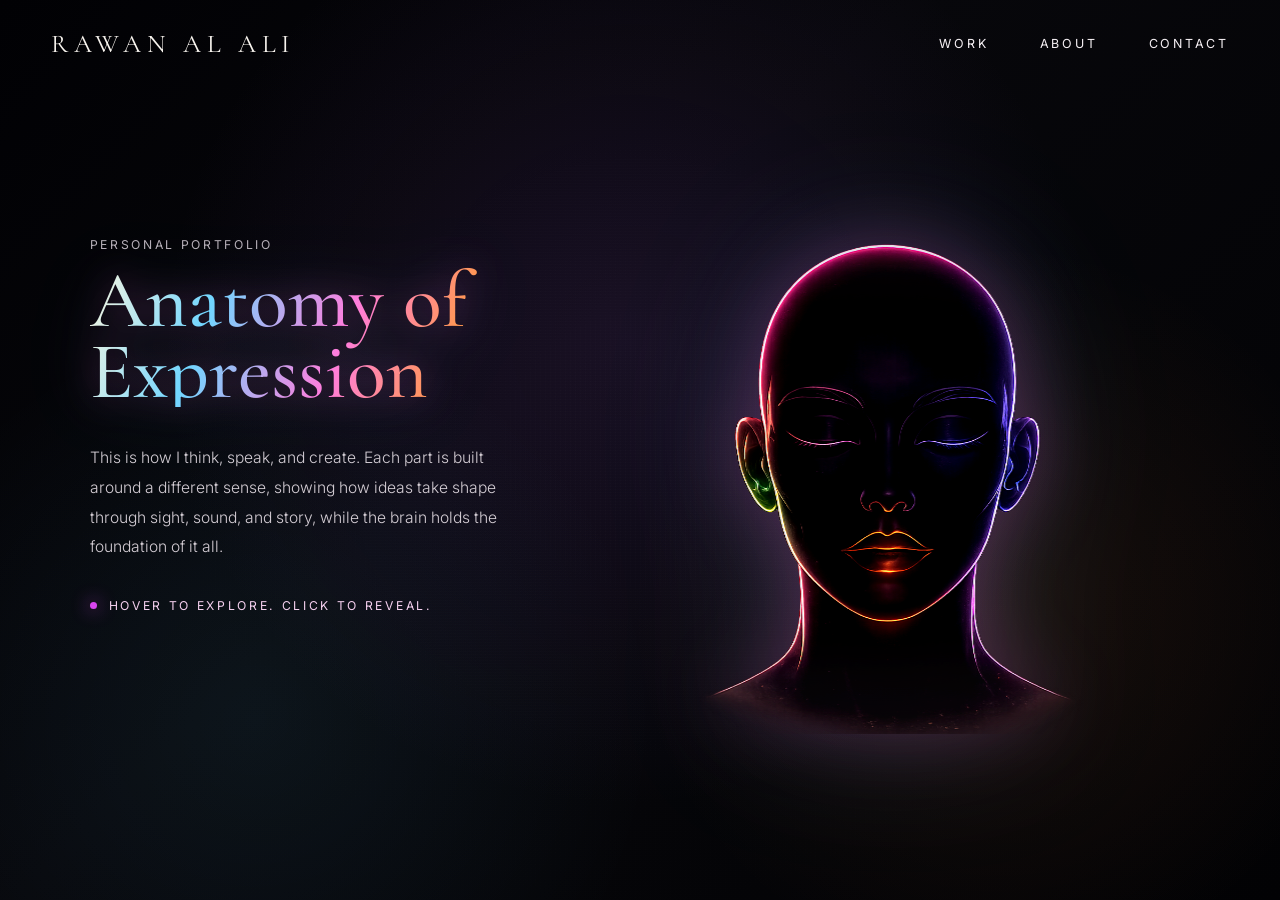
==== index.html @ 4d4d00a5 "Add files via upload" ====
<!DOCTYPE html>
<html lang="en">
  <head>
    <meta charset="UTF-8" />
    <meta name="viewport" content="width=device-width, initial-scale=1.0" />
    <title>Anatomy of Expression | Rawan</title>
    <link rel="preconnect" href="https://fonts.googleapis.com" />
    <link rel="preconnect" href="https://fonts.gstatic.com" crossorigin />
    <link
      href="https://fonts.googleapis.com/css2?family=Cormorant+Garamond:wght@400;500;600&family=Inter:wght@300;400;500;600&display=swap"
      rel="stylesheet"
    />
    <link rel="stylesheet" href="style.css" />
  </head>
  <body>
    <div class="grain" aria-hidden="true"></div>

    <!-- Main navigation for the portfolio pages. -->
    <header class="site-header">
      <a class="brand" href="index.html#home" aria-label="Rawan Al Ali home">Rawan Al Ali</a>
      <nav class="main-nav" aria-label="Main navigation">
        <a href="index.html#work">Work</a>
        <a href="about.html">About</a>
        <a href="contact.html">Contact</a>
      </nav>
    </header>

    <main>
      <!-- Main landing section: the intro text sets up the anatomy metaphor. -->
      <section class="hero" id="home" aria-labelledby="page-title">
        <div class="hero-copy">
          <p class="eyebrow">Personal Portfolio</p>
          <h1 id="page-title">Anatomy of Expression</h1>
          <p class="intro">
            This is how I think, speak, and create. Each part is built around a
            different sense, showing how ideas take shape through sight, sound,
            and story, while the brain holds the foundation of it all.
          </p>
          <p class="hint">Hover to explore. Click to reveal.</p>
        </div>

        <!-- Desktop version of the interactive face. -->
        <section class="face-stage" id="work" aria-label="Interactive project anatomy">
          <!-- These dotted lines only show after a feature is clicked. -->
          <svg class="connector-layer" viewBox="0 0 1000 760" aria-hidden="true">
            <path class="connector connector-brain" d="M500 180 C625 112 760 120 875 180" />
            <path class="connector connector-eye" d="M430 332 C610 292 745 300 872 350" />
            <path class="connector connector-ear" d="M642 354 C775 310 840 330 905 424" />
            <path class="connector connector-mouth" d="M520 485 C690 545 760 615 870 645" />
          </svg>

          <div class="face-shell" id="faceShell">
            <img
              class="face-image"
              src="face.svg"
              alt="Abstract glowing face used as the interactive anatomy"
            />
            <!-- The SVG layer sits above the face image and holds all clickable areas. -->
            <svg class="expression-face hotspot-layer" viewBox="0 0 1536 1024" role="group" aria-label="Interactive face hotspots">
              <defs>
                <filter id="softGlow">
                  <feGaussianBlur stdDeviation="3" result="blur" />
                  <feMerge>
                    <feMergeNode in="blur" />
                    <feMergeNode in="SourceGraphic" />
                  </feMerge>
                </filter>
              </defs>

              <g class="feature-button brain-feature" data-feature="brain" role="button" tabindex="0" aria-label="Reveal Project 1, brain">
                <ellipse class="hit-zone" cx="768" cy="245" rx="210" ry="150" />
                <ellipse class="hover-aura brain-aura" cx="768" cy="282" rx="138" ry="92" />
                <g class="hotspot-glow brain-glow">
                  <circle class="feature-halo" cx="768" cy="276" r="78" />
                  <path d="M714 280 C704 254 724 234 750 244 C762 218 800 225 803 252 C834 247 850 280 828 302 C842 329 809 350 783 332 C762 357 725 340 735 309 C713 311 701 297 714 280 Z" />
                  <path d="M745 277 C760 270 770 281 762 295 C782 289 795 299 791 315 M799 264 C785 272 782 285 790 298 M816 293 C804 297 802 306 810 316 M742 314 C758 311 773 318 781 331" />
                </g>
              </g>

              <g class="feature-button eye-feature" data-feature="eye" role="button" tabindex="0" aria-label="Reveal Project 4, eyes">
                <ellipse class="hit-zone" cx="768" cy="452" rx="350" ry="118" />
                <ellipse class="hover-aura eye-aura" cx="660" cy="448" rx="108" ry="40" />
                <ellipse class="hover-aura eye-aura" cx="876" cy="448" rx="108" ry="40" />
                <g class="hotspot-glow eye-glow">
                  <path class="left-eye" d="M575 450 C628 416 699 420 733 459 C675 478 620 474 575 450 Z" />
                  <path class="right-eye" d="M961 450 C908 416 837 420 803 459 C861 478 916 474 961 450 Z" />
                  <path class="eye-lid" d="M590 405 C642 375 706 381 744 414 M946 405 C894 375 830 381 792 414" />
                  <circle class="eye-spark left-spark" cx="660" cy="449" r="8" />
                  <circle class="eye-spark right-spark" cx="876" cy="449" r="8" />
                </g>
              </g>

              <g class="feature-button ear-feature" data-feature="ear" role="button" tabindex="0" aria-label="Reveal Project 3, ears">
                <ellipse class="hit-zone" cx="520" cy="500" rx="95" ry="160" />
                <ellipse class="hit-zone" cx="1016" cy="500" rx="95" ry="160" />
                <circle class="hover-aura ear-aura" cx="505" cy="506" r="62" />
                <circle class="hover-aura ear-aura" cx="1031" cy="506" r="62" />
                <g class="hotspot-glow ear-glow">
                  <circle class="ear-dot" cx="505" cy="506" r="17" />
                  <circle class="ear-dot" cx="1031" cy="506" r="17" />
                  <path class="left-ear-ripple" d="M452 449 C410 478 410 535 452 564" />
                  <path class="left-ear-ripple" d="M414 421 C348 468 348 545 414 592" />
                  <path class="left-ear-ripple faint-ripple" d="M376 391 C286 455 286 558 376 622" />
                  <path class="right-ear-ripple" d="M1084 449 C1126 478 1126 535 1084 564" />
                  <path class="right-ear-ripple" d="M1122 421 C1188 468 1188 545 1122 592" />
                  <path class="right-ear-ripple faint-ripple" d="M1160 391 C1250 455 1250 558 1160 622" />
                </g>
              </g>

              <g class="feature-button mouth-feature" data-feature="mouth" role="button" tabindex="0" aria-label="Reveal Project 2, mouth">
                <ellipse class="hit-zone" cx="782" cy="680" rx="95" ry="56" />
                <ellipse class="hover-aura mouth-aura" cx="782" cy="680" rx="112" ry="72" />
                <g class="hotspot-glow mouth-glow">
                  <ellipse class="speech-mouth" cx="782" cy="680" rx="68" ry="23" />
                  <path class="upper-lip" d="M709 679 C739 657 764 657 782 674 C800 657 825 657 855 679" />
                  <path class="lower-lip" d="M714 685 C752 705 812 705 850 685" />
                  <path class="mouth-seam" d="M725 680 C758 676 806 676 839 680" />
                  <circle class="voice-dot" cx="782" cy="680" r="13" />
                  <path class="voice-wave" d="M662 722 C730 741 834 741 902 722" />
                  <path class="voice-wave" d="M630 746 C716 773 848 773 934 746" />
                </g>
              </g>
            </svg>
          </div>

          <!-- This one popup gets reused for every project through JavaScript. -->
          <article class="project-popup" id="projectPopup" aria-live="polite" hidden>
            <button class="close-popup" type="button" aria-label="Close project panel">x</button>
            <div class="feature-icon popup-mark" id="popupMark" aria-hidden="true"></div>
            <p class="popup-kicker" id="popupKicker"></p>
            <h2 id="popupTitle"></h2>
            <p id="popupDescription"></p>
            <a class="project-link" id="popupLink" href="https://rawan-alali.github.io/Project-1-comms-lab-2026/" target="_blank" rel="noreferrer">View Project</a>
          </article>
        </section>

        <!-- Mobile version: cards are easier to tap than tiny face features. -->
        <section class="mobile-work" aria-label="Projects">
          <article class="mobile-card brain-card">
            <div class="feature-icon brain-icon" aria-hidden="true">
              <svg viewBox="0 0 48 48"><path d="M18 30c-5 0-8-3-8-7 0-3 2-5 5-6 1-4 5-6 9-4 2-3 8-2 9 2 4 0 7 3 7 7 0 4-3 7-7 7"/><path d="M24 13v22M17 18c4 0 5 3 3 6m11-7c-4 1-5 4-3 7m-12 6c3-3 7-3 10 0m7-2c-2-3-1-6 2-8"/></svg>
            </div>
            <span>Project 1</span>
            <h2>Where It Started</h2>
            <p>My first steps into interactive storytelling. This project represents the beginning of my work with web-based experiences and how I started turning ideas into something users could explore.</p>
            <a href="https://rawan-alali.github.io/Project-1-comms-lab-2026/" target="_blank" rel="noreferrer">View Project 1</a>
          </article>
          <article class="mobile-card eye-card">
            <div class="feature-icon eye-icon" aria-hidden="true">
              <svg viewBox="0 0 48 48"><path d="M7 24s6-9 17-9 17 9 17 9-6 9-17 9S7 24 7 24Z"/><circle cx="24" cy="24" r="5"/></svg>
            </div>
            <span>Project 4</span>
            <h2>Where You See What I See</h2>
            <p>A video-based project focused on visual storytelling, motion, and perspective. This project represents how images, scenes, and movement can shape the way a story is experienced.</p>
            <a href="https://mimisosparkle.github.io/commLab-video-project/" target="_blank" rel="noreferrer">View Project 4</a>
          </article>
          <article class="mobile-card ear-card">
            <div class="feature-icon ear-icon" aria-hidden="true">
              <svg viewBox="0 0 48 48"><path d="M29 35c0-6 7-7 7-16 0-7-5-11-12-11S12 13 12 20"/><path d="M18 20c0-4 3-7 7-7s7 3 7 7c0 7-7 8-7 13 0 4-3 7-7 7-2 0-4-1-5-3"/><path d="M20 21c0-3 2-5 5-5s5 2 5 5"/></svg>
            </div>
            <span>Project 3</span>
            <h2>Where Things Come Alive</h2>
            <p>A sound-focused project that explores how audio can shape atmosphere, emotion, and immersion. This project represents the way sound can make a digital experience feel more alive.</p>
            <a href="https://nadsb26.github.io/commslab-project3/" target="_blank" rel="noreferrer">View Project 3</a>
          </article>
          <article class="mobile-card mouth-card">
            <div class="feature-icon mouth-icon" aria-hidden="true">
              <svg viewBox="0 0 48 48"><path d="M8 24c5-5 10-7 16-2 6-5 11-3 16 2-6 5-26 5-32 0Z"/><path d="M10 24c6 3 22 3 28 0"/></svg>
            </div>
            <span>Project 2</span>
            <h2>Where I Tell Stories</h2>
            <p>An interactive comic project that uses visuals, pacing, and interaction to tell a story. This project represents narrative, voice, and the way stories can unfold through user engagement.</p>
            <a href="https://rawan-alali.github.io/comic-1/" target="_blank" rel="noreferrer">View Project 2</a>
          </article>
        </section>
      </section>
    </main>

    <script src="script.js"></script>
  </body>
</html>
---- style.css ----
/* Main color palette for the four parts of expression. */
:root {
  --bg: #020204;
  --charcoal: #09090e;
  --text: #f8f4ee;
  --muted: #b7b0b8;
  --brain: #d946ef;
  --eye: #3b82f6;
  --ear: #22c55e;
  --mouth: #fb923c;
  --active-color: var(--brain);
}

* {
  box-sizing: border-box;
}

html {
  scroll-behavior: smooth;
}

body {
  min-height: 100vh;
  margin: 0;
  color: var(--text);
  background:
    radial-gradient(circle at 49% 38%, rgba(109, 61, 153, 0.18), transparent 29rem),
    radial-gradient(circle at 78% 68%, rgba(255, 138, 61, 0.09), transparent 23rem),
    radial-gradient(circle at 20% 80%, rgba(85, 200, 255, 0.07), transparent 25rem),
    linear-gradient(135deg, #010104 0%, #07070b 42%, #020204 100%);
  font-family: "Inter", system-ui, sans-serif;
  overflow-x: hidden;
}

a {
  color: inherit;
  text-decoration: none;
}

button {
  font: inherit;
}

/* A subtle texture so the black background does not feel flat. */
.grain {
  position: fixed;
  inset: 0;
  z-index: -1;
  pointer-events: none;
  opacity: 0.42;
  background-image:
    linear-gradient(rgba(255, 255, 255, 0.028) 1px, transparent 1px),
    linear-gradient(90deg, rgba(255, 255, 255, 0.018) 1px, transparent 1px);
  background-size: 3px 3px, 5px 5px;
  mask-image: radial-gradient(circle at center, black 10%, transparent 86%);
}

.site-header {
  position: fixed;
  top: 0;
  left: 0;
  right: 0;
  z-index: 20;
  display: flex;
  align-items: center;
  justify-content: space-between;
  padding: 28px clamp(22px, 4vw, 64px);
  mix-blend-mode: screen;
}

.brand {
  font-family: "Cormorant Garamond", serif;
  font-size: clamp(1.35rem, 2vw, 2rem);
  letter-spacing: 0.22em;
  text-transform: uppercase;
}

.main-nav {
  display: flex;
  gap: clamp(24px, 4vw, 58px);
  color: #f6f0f4;
  font-size: 0.78rem;
  letter-spacing: 0.22em;
  text-transform: uppercase;
}

.main-nav a {
  position: relative;
  padding-block: 8px;
}

.main-nav a::after {
  position: absolute;
  left: 0;
  bottom: 0;
  width: 100%;
  height: 1px;
  content: "";
  background: currentColor;
  transform: scaleX(0);
  transform-origin: left;
  transition: transform 220ms ease;
}

.main-nav a:hover::after,
.main-nav a:focus-visible::after {
  transform: scaleX(1);
}

/* Homepage intro and layout. */
.hero {
  position: relative;
  min-height: 100vh;
  padding: 110px clamp(22px, 4vw, 64px) 48px;
}

.hero-copy {
  position: absolute;
  top: 25vh;
  left: clamp(48px, 7vw, 112px);
  z-index: 12;
  width: min(430px, 34vw);
}

.eyebrow,
.hint,
.popup-kicker,
.mobile-card span {
  color: var(--muted);
  font-size: 0.76rem;
  letter-spacing: 0.22em;
  text-transform: uppercase;
}

h1,
h2 {
  margin: 0;
  font-family: "Cormorant Garamond", serif;
  font-weight: 500;
}

h1 {
  margin-top: 14px;
  font-size: clamp(3.2rem, 6.25vw, 7.1rem);
  line-height: 0.88;
  color: var(--text);
  background:
    linear-gradient(110deg, #fff7df 0%, #71d6ff 28%, #ff7ddd 58%, #ff9a42 84%, #f8f4ee 100%);
  background-clip: text;
  -webkit-background-clip: text;
  -webkit-text-fill-color: transparent;
  text-wrap: balance;
  filter:
    drop-shadow(0 0 18px rgba(255, 91, 215, 0.38))
    drop-shadow(0 0 36px rgba(85, 200, 255, 0.22));
}

.intro {
  margin: 36px 0 0;
  color: #d5ced5;
  font-size: clamp(0.98rem, 1.15vw, 1.22rem);
  font-weight: 300;
  line-height: 1.9;
}

.hint {
  display: inline-flex;
  align-items: center;
  gap: 12px;
  margin-top: 36px;
  color: #f5d0ef;
}

.hint::before {
  width: 7px;
  height: 7px;
  content: "";
  border-radius: 50%;
  background: var(--brain);
  box-shadow: 0 0 18px var(--brain);
}

/* Desktop face interaction area. */
.face-stage {
  position: relative;
  width: min(72vw, 1160px);
  height: min(78vh, 820px);
  min-height: 650px;
  margin-left: auto;
  display: grid;
  place-items: center;
  transform: translateX(clamp(80px, 9vw, 150px));
}

.face-shell {
  position: relative;
  width: min(64vw, 1040px);
  min-width: 720px;
  aspect-ratio: 1536 / 1024;
  filter:
    drop-shadow(0 0 38px rgba(255, 91, 215, 0.24))
    drop-shadow(0 0 70px rgba(85, 200, 255, 0.16));
  transition: filter 420ms ease-in-out, transform 420ms ease-in-out;
}

.face-shell.is-dimmed {
  filter:
    drop-shadow(0 0 24px rgba(255, 91, 215, 0.16))
    drop-shadow(0 0 52px rgba(85, 200, 255, 0.1));
  transform: scale(0.86) translateX(-2vw);
}

.face-image {
  position: absolute;
  inset: 0;
  width: 100%;
  height: 100%;
  object-fit: cover;
  object-position: center;
  opacity: 1;
  filter: saturate(1.22) contrast(1.08) brightness(1.05);
  mix-blend-mode: screen;
  mask-image: radial-gradient(ellipse at 50% 52%, black 42%, rgba(0, 0, 0, 0.86) 61%, transparent 79%);
  transition: opacity 420ms ease-in-out, filter 420ms ease-in-out;
}

.face-stage.is-hovering .face-image {
  opacity: 0.92;
  filter: saturate(1.08) contrast(1.04) brightness(0.94);
}

.face-shell.is-dimmed .face-image {
  opacity: 0.9;
  filter: saturate(1.02) contrast(1.02) brightness(0.9);
}

.expression-face,
.connector-layer {
  width: 100%;
  height: 100%;
  overflow: visible;
}

.hotspot-layer {
  position: absolute;
  inset: 0;
  z-index: 3;
}

.feature-button {
  cursor: pointer;
  outline: none;
}

.feature-button,
.feature-button * {
  pointer-events: all;
}

.hit-zone {
  fill: transparent;
  stroke: transparent;
}

/* Hover is just aura; click reveals the actual feature drawing. */
.hotspot-glow,
.hover-aura {
  opacity: 0;
  mix-blend-mode: screen;
  transition: opacity 420ms ease-in-out, transform 420ms ease-in-out, filter 420ms ease-in-out;
}

.hover-aura {
  fill: currentColor;
  pointer-events: none;
}

.brain-aura {
  color: var(--brain);
  filter: blur(14px) saturate(1.35) drop-shadow(0 0 30px rgba(217, 70, 239, 0.58));
}

.eye-aura {
  color: var(--eye);
  filter: blur(13px) saturate(1.35) drop-shadow(0 0 30px rgba(59, 130, 246, 0.58));
}

.ear-aura {
  color: var(--ear);
  filter: blur(15px) saturate(1.38) drop-shadow(0 0 34px rgba(34, 197, 94, 0.58));
}

.mouth-aura {
  color: var(--mouth);
  filter: blur(14px) saturate(1.38) drop-shadow(0 0 36px rgba(251, 146, 60, 0.62));
}

.hotspot-glow path,
.hotspot-glow circle,
.hotspot-glow ellipse {
  fill: none;
  stroke-linecap: round;
  stroke-linejoin: round;
}

.brain-glow path,
.brain-glow circle {
  stroke: var(--brain);
  stroke-width: 5.2;
  filter:
    saturate(1.55)
    drop-shadow(0 0 8px rgba(255, 255, 255, 0.32))
    drop-shadow(0 0 14px var(--brain))
    drop-shadow(0 0 34px rgba(217, 70, 239, 0.52));
}

.brain-glow circle {
  stroke-width: 1.9;
  opacity: 0.5;
}

.eye-glow path,
.eye-glow circle {
  stroke: var(--eye);
  stroke-width: 4.05;
  filter:
    saturate(1.55)
    drop-shadow(0 0 13px var(--eye))
    drop-shadow(0 0 38px rgba(59, 130, 246, 0.54));
}

.ear-glow path {
  stroke: var(--ear);
  stroke-width: 5.6;
  filter:
    saturate(1.6)
    drop-shadow(0 0 13px var(--ear))
    drop-shadow(0 0 42px rgba(34, 197, 94, 0.54));
}

.mouth-glow path {
  stroke: var(--mouth);
  stroke-width: 4.8;
  filter:
    saturate(1.6)
    drop-shadow(0 0 14px var(--mouth))
    drop-shadow(0 0 44px rgba(251, 146, 60, 0.58));
}

.speech-mouth,
.voice-dot,
.ear-dot {
  fill: currentColor;
}

.speech-mouth {
  color: rgba(251, 146, 60, 0.18);
}

.voice-dot,
.ear-dot {
  opacity: 0.9;
}

.voice-wave {
  opacity: 0.82;
}

.faint-ripple {
  opacity: 0.32;
}

.feature-button:hover .hover-aura,
.feature-button:focus-visible .hover-aura {
  opacity: 0.34;
}

.feature-button.is-active .hotspot-glow {
  opacity: 0.94;
}

.feature-button.is-active .hover-aura {
  opacity: 0.48;
}

.feature-button:focus-visible .hit-zone {
  stroke: rgba(255, 255, 255, 0.38);
  stroke-width: 3;
}

.brain-feature.is-active .brain-glow {
  animation: brainPulse 1.8s ease infinite;
}

.eye-feature.is-active .eye-glow {
  transform: scaleY(1.04);
  transform-box: fill-box;
  transform-origin: center;
  animation: eyeFocus 2.6s ease-in-out infinite;
}

.eye-feature.is-active .eye-spark {
  fill: var(--eye);
  opacity: 0.55;
}

.ear-feature.is-active .ear-glow {
  transform: scale(1.02);
  transform-box: fill-box;
  transform-origin: center;
}

.mouth-feature.is-active .mouth-glow {
  transform: scaleY(1.02);
  transform-box: fill-box;
  transform-origin: center;
  animation: mouthPulse 1.9s ease-in-out infinite;
}

.connector-layer {
  position: absolute;
  inset: 0;
  z-index: 2;
  pointer-events: none;
}

.connector {
  opacity: 0;
  fill: none;
  stroke: var(--active-color);
  stroke-width: 1.8;
  stroke-dasharray: 8 12;
  filter:
    drop-shadow(0 0 8px var(--active-color))
    drop-shadow(0 0 18px var(--active-color));
  transition: opacity 420ms ease-in-out;
}

.face-stage[data-active="brain"] .connector-brain,
.face-stage[data-active="eye"] .connector-eye,
.face-stage[data-active="ear"] .connector-ear,
.face-stage[data-active="mouth"] .connector-mouth {
  opacity: 0.68;
  animation: dashMove 1.8s linear infinite;
}

/* Floating project card that changes based on the clicked feature. */
.project-popup {
  position: absolute;
  z-index: 8;
  width: min(330px, 26vw);
  padding: 30px 28px;
  border: 1px solid color-mix(in srgb, var(--active-color), white 10%);
  border-radius: 22px;
  color: var(--text);
  background: rgba(5, 5, 10, 0.76);
  box-shadow:
    inset 0 0 26px color-mix(in srgb, var(--active-color), transparent 92%),
    0 0 22px color-mix(in srgb, var(--active-color), transparent 62%),
    0 0 58px color-mix(in srgb, var(--active-color), transparent 82%);
  backdrop-filter: blur(20px);
  opacity: 0;
  transform: translateY(14px) scale(0.95);
  transform-origin: center;
  animation: panelIn 420ms ease-in-out forwards;
}

.project-popup[data-feature="brain"] {
  top: 12%;
  right: clamp(58px, 7vw, 118px);
}

.project-popup[data-feature="eye"] {
  top: 31%;
  right: clamp(58px, 7vw, 118px);
}

.project-popup[data-feature="ear"] {
  top: 24%;
  right: clamp(58px, 7vw, 118px);
}

.project-popup[data-feature="mouth"] {
  right: clamp(58px, 7vw, 118px);
  bottom: 9%;
}

.close-popup {
  position: absolute;
  top: 10px;
  right: 10px;
  width: 42px;
  height: 42px;
  border: 0;
  color: var(--muted);
  background: transparent;
  border-radius: 50%;
  cursor: pointer;
  transition: color 300ms ease-in-out, background 300ms ease-in-out, filter 300ms ease-in-out;
}

.close-popup:hover,
.close-popup:focus-visible {
  color: var(--text);
  background: color-mix(in srgb, var(--active-color), transparent 88%);
  filter: drop-shadow(0 0 10px var(--active-color));
}

/* Reusable neon icon tile used in popups, mobile cards, and contact. */
.feature-icon {
  --icon-color: var(--active-color);
  position: relative;
  width: 58px;
  height: 58px;
  margin-bottom: 18px;
  border: 1.5px solid currentColor;
  border-radius: 16px;
  color: var(--icon-color);
  background:
    radial-gradient(circle at center, color-mix(in srgb, var(--icon-color), transparent 84%), transparent 62%),
    rgba(5, 6, 10, 0.54);
  box-shadow:
    inset 0 0 22px color-mix(in srgb, var(--icon-color), transparent 78%),
    0 0 18px color-mix(in srgb, var(--icon-color), transparent 26%),
    0 0 44px color-mix(in srgb, var(--icon-color), transparent 68%);
  filter: drop-shadow(0 0 14px color-mix(in srgb, var(--icon-color), transparent 4%));
}

.feature-icon::before,
.feature-icon::after {
  position: absolute;
  content: "";
}

.brain-icon,
.popup-mark[data-mark="idea"] {
  --icon-color: var(--brain);
}

.brain-icon::before,
.popup-mark[data-mark="idea"]::before {
  inset: 15px 16px 18px;
  border: 2px solid currentColor;
  border-radius: 48% 54% 45% 58%;
  box-shadow: inset 10px 0 0 -7px currentColor, inset -12px 6px 0 -9px currentColor;
}

.brain-icon::after,
.popup-mark[data-mark="idea"]::after {
  left: 31px;
  bottom: 14px;
  width: 9px;
  height: 12px;
  border-left: 2px solid currentColor;
  border-bottom: 2px solid currentColor;
  border-radius: 0 0 0 10px;
}

.eye-icon,
.popup-mark[data-mark="vision"] {
  --icon-color: var(--eye);
}

.eye-icon::before,
.popup-mark[data-mark="vision"]::before {
  inset: 20px 14px;
  border: 2px solid currentColor;
  border-radius: 70% 30% 70% 30% / 55% 45% 55% 45%;
  transform: rotate(45deg);
}

.eye-icon::after,
.popup-mark[data-mark="vision"]::after {
  top: 22px;
  left: 23px;
  width: 10px;
  height: 10px;
  border: 2px solid currentColor;
  border-radius: 50%;
}

.ear-icon,
.popup-mark[data-mark="sound"] {
  --icon-color: var(--ear);
}

.ear-icon::before,
.popup-mark[data-mark="sound"]::before {
  top: 14px;
  left: 20px;
  width: 16px;
  height: 24px;
  border: 2px solid currentColor;
  border-radius: 60% 45% 55% 60%;
}

.ear-icon::after,
.popup-mark[data-mark="sound"]::after {
  top: 19px;
  left: 35px;
  width: 8px;
  height: 18px;
  border-right: 2px solid currentColor;
  border-radius: 50%;
}

.mouth-icon,
.popup-mark[data-mark="story"] {
  --icon-color: var(--mouth);
}

.mouth-icon::before,
.popup-mark[data-mark="story"]::before {
  top: 23px;
  left: 14px;
  width: 30px;
  height: 12px;
  border-top: 2px solid currentColor;
  border-bottom: 2px solid currentColor;
  border-radius: 50%;
}

.mouth-icon::after,
.popup-mark[data-mark="story"]::after {
  top: 29px;
  left: 18px;
  width: 22px;
  height: 1px;
  background: currentColor;
  box-shadow: 0 0 12px currentColor;
}

.feature-icon:has(svg) {
  display: grid;
  place-items: center;
}

.feature-icon:has(svg)::before,
.feature-icon:has(svg)::after,
.popup-mark:has(svg)::before,
.popup-mark:has(svg)::after {
  display: none;
}

.feature-icon svg {
  width: 31px;
  height: 31px;
  fill: none;
  stroke: currentColor;
  stroke-width: 2.3;
  stroke-linecap: round;
  stroke-linejoin: round;
}

.brain-icon svg,
.popup-mark[data-mark="idea"] svg {
  width: 33px;
  height: 33px;
}

.mouth-icon svg,
.popup-mark[data-mark="story"] svg {
  width: 34px;
}

.project-popup h2 {
  margin: 14px 0 18px;
  font-size: 2rem;
  line-height: 1;
}

.project-popup p:not(.popup-kicker) {
  margin: 0 0 10px;
  color: #d6d0d8;
  font-size: 0.95rem;
  line-height: 1.72;
}

.popup-note {
  display: block;
  margin-top: 16px;
  color: color-mix(in srgb, var(--active-color), white 24%);
  font-style: italic;
  line-height: 1.55;
}

.project-link,
.mobile-card a,
.contact-section a,
.contact-card a {
  display: inline-flex;
  align-items: center;
  justify-content: center;
  min-height: 44px;
  margin-top: 18px;
  padding: 0 18px;
  border: 1px solid var(--active-color);
  border-radius: 999px;
  color: var(--text);
  background: color-mix(in srgb, var(--active-color), transparent 88%);
  box-shadow:
    inset 0 0 16px color-mix(in srgb, var(--active-color), transparent 88%),
    0 0 22px color-mix(in srgb, var(--active-color), transparent 54%);
  font-size: 0.76rem;
  letter-spacing: 0.16em;
  text-transform: uppercase;
}

.mobile-work {
  display: none;
}

.about-section,
.contact-section {
  position: relative;
  width: min(760px, calc(100% - 44px));
  margin: 0 auto;
  padding: 115px 0;
}

.section-rule {
  width: 74px;
  height: 1px;
  margin-bottom: 34px;
  background: linear-gradient(90deg, var(--brain), transparent);
  box-shadow: 0 0 14px var(--brain);
}

.about-section h2,
.contact-section h2 {
  margin: 12px 0 24px;
  font-size: clamp(3rem, 6vw, 5.5rem);
}

.about-section p:not(.eyebrow) {
  color: #d4ccd7;
  font-size: clamp(1.05rem, 1.8vw, 1.35rem);
  font-weight: 300;
  line-height: 1.9;
}

.contact-section {
  min-height: 48vh;
  text-align: center;
}

.contact-section a {
  --active-color: var(--eye);
}

/* About page layout. */
.about-page main {
  min-height: 100vh;
  padding: 132px clamp(22px, 7vw, 104px) 72px;
}

.about-hero {
  position: relative;
  display: grid;
  grid-template-columns: minmax(520px, 1.12fr) minmax(320px, 0.68fr);
  gap: clamp(32px, 5vw, 72px);
  align-items: center;
  width: min(1120px, 100%);
  min-height: calc(100vh - 204px);
  margin: 0 auto;
}

.about-hero::after {
  position: absolute;
  right: -6vw;
  bottom: -18vh;
  z-index: -1;
  width: min(48vw, 620px);
  aspect-ratio: 1;
  content: "";
  border-radius: 50%;
  background:
    radial-gradient(circle, rgba(217, 70, 239, 0.13), transparent 36%),
    radial-gradient(circle at 68% 42%, rgba(59, 130, 246, 0.11), transparent 34%),
    radial-gradient(circle at 45% 72%, rgba(251, 146, 60, 0.09), transparent 32%);
  filter: blur(26px);
  opacity: 0.62;
}

.about-panel {
  padding: clamp(24px, 4vw, 44px);
  border: 1px solid rgba(255, 255, 255, 0.12);
  border-radius: 24px;
  background: rgba(7, 7, 12, 0.54);
  max-width: 780px;
  box-shadow: 0 0 30px rgba(217, 70, 239, 0.08), inset 0 0 34px rgba(59, 130, 246, 0.026);
  backdrop-filter: blur(20px);
}

.about-panel h1 {
  font-size: clamp(3.4rem, 7vw, 6.2rem);
  line-height: 0.95;
}

.about-panel p:not(.eyebrow) {
  max-width: 66ch;
  color: #d8d0da;
  font-size: clamp(1.05rem, 1.6vw, 1.28rem);
  font-weight: 300;
  line-height: 1.74;
}

.about-traits {
  display: grid;
  gap: 16px;
}

.trait-card {
  --trait-color: var(--brain);
  display: grid;
  grid-template-columns: auto 1fr;
  gap: 16px;
  align-items: start;
  padding: 20px;
  border: 1px solid color-mix(in srgb, var(--trait-color), transparent 48%);
  border-radius: 18px;
  background: rgba(7, 7, 12, 0.58);
  box-shadow:
    inset 0 0 22px color-mix(in srgb, var(--trait-color), transparent 92%),
    0 0 22px color-mix(in srgb, var(--trait-color), transparent 84%);
  backdrop-filter: blur(18px);
}

.eye-trait {
  --trait-color: var(--eye);
}

.ear-trait {
  --trait-color: var(--ear);
}

.mouth-trait {
  --trait-color: var(--mouth);
}

.trait-dot {
  width: 12px;
  height: 12px;
  margin-top: 4px;
  border-radius: 50%;
  background: var(--trait-color);
  box-shadow: 0 0 16px var(--trait-color);
}

.trait-card h2 {
  margin: 0 0 8px;
  color: #fff;
  font-family: "Inter", system-ui, sans-serif;
  font-size: 0.8rem;
  font-weight: 600;
  letter-spacing: 0.18em;
  text-transform: uppercase;
}

.trait-card p {
  margin: 0;
  color: #c9c1ca;
  font-size: 0.95rem;
  line-height: 1.58;
}

.about-orbit {
  position: relative;
  display: grid;
  place-items: center;
  min-height: 520px;
}

.about-orbit img {
  width: min(100%, 460px);
  opacity: 0.46;
  filter: saturate(0.78) brightness(0.68) drop-shadow(0 0 28px rgba(217, 70, 239, 0.12));
  mask-image: radial-gradient(ellipse at 50% 52%, black 32%, rgba(0, 0, 0, 0.86) 56%, transparent 75%);
}

.about-tags {
  position: absolute;
  inset: 0;
  pointer-events: none;
}

.about-tags span {
  position: absolute;
  color: #f6edf5;
  font-size: 0.72rem;
  letter-spacing: 0.2em;
  text-transform: uppercase;
  opacity: 0.72;
  text-shadow: 0 0 10px currentColor;
}

.about-tags span:nth-child(1) {
  top: 18%;
  left: 8%;
  color: var(--brain);
}

.about-tags span:nth-child(2) {
  top: 38%;
  right: 0;
  color: var(--eye);
}

.about-tags span:nth-child(3) {
  bottom: 28%;
  left: 0;
  color: var(--ear);
}

.about-tags span:nth-child(4) {
  right: 14%;
  bottom: 12%;
  color: var(--mouth);
}

/* Contact page layout. */
.contact-page main {
  min-height: 100vh;
  padding: 132px clamp(22px, 7vw, 104px) 72px;
}

.contact-hero {
  position: relative;
  display: grid;
  place-items: center;
  min-height: calc(100vh - 204px);
  overflow: hidden;
}

.contact-card {
  position: relative;
  z-index: 2;
  width: min(760px, 100%);
  padding: clamp(26px, 5vw, 58px);
  border: 1px solid rgba(255, 255, 255, 0.12);
  border-radius: 24px;
  background: rgba(7, 7, 12, 0.56);
  box-shadow: 0 0 34px rgba(59, 130, 246, 0.08), inset 0 0 36px rgba(251, 146, 60, 0.026);
  text-align: center;
  backdrop-filter: blur(20px);
}

.contact-card .section-rule {
  margin-inline: auto;
  background: linear-gradient(90deg, transparent, var(--eye), var(--mouth), transparent);
}

.contact-card h1 {
  margin: 14px auto 30px;
  max-width: 680px;
  font-size: clamp(3.6rem, 8vw, 7.6rem);
}

.contact-card p:not(.eyebrow) {
  max-width: 520px;
  margin: 0 auto 26px;
  color: #d8d0da;
  font-size: clamp(1.02rem, 1.5vw, 1.18rem);
  line-height: 1.8;
}

.contact-card a {
  --active-color: var(--mouth);
}

.contact-links {
  display: flex;
  flex-wrap: wrap;
  gap: 14px;
  justify-content: center;
  margin-top: 8px;
}

.contact-links a:nth-child(2) {
  --active-color: var(--eye);
  opacity: 0.82;
  box-shadow:
    inset 0 0 10px color-mix(in srgb, var(--active-color), transparent 92%),
    0 0 14px color-mix(in srgb, var(--active-color), transparent 68%);
}

.contact-icons {
  position: absolute;
  inset: 0;
  pointer-events: none;
}

.contact-icons .feature-icon {
  position: absolute;
  opacity: 0.42;
  transform: scale(1.35);
}

.contact-icons .brain-icon {
  top: 8%;
  left: 12%;
}

.contact-icons .eye-icon {
  top: 20%;
  right: 12%;
}

.contact-icons .ear-icon {
  left: 18%;
  bottom: 16%;
}

.contact-icons .mouth-icon {
  right: 18%;
  bottom: 12%;
}

@keyframes panelIn {
  to {
    opacity: 1;
    transform: translateY(0) scale(1);
  }
}

@keyframes dashMove {
  to {
    stroke-dashoffset: -40;
  }
}

@keyframes brainPulse {
  50% {
    filter: drop-shadow(0 0 12px var(--brain));
    transform: translateY(-2px) scale(1.025);
  }
}

@keyframes eyeFocus {
  50% {
    transform: scaleY(1.1);
  }
}

@keyframes mouthPulse {
  50% {
    transform: scale(1.035, 1.065);
  }
}

/* Mobile layout: swap detailed face interaction for clearer project cards. */
@media (max-width: 980px) {
  .site-header {
    position: absolute;
    padding: 24px 22px;
  }

  .main-nav {
    gap: 18px;
    font-size: 0.68rem;
  }

  .hero {
    min-height: auto;
    padding: 108px 20px 40px;
  }

  .hero-copy {
    position: relative;
    top: auto;
    left: auto;
    width: 100%;
    max-width: 520px;
    z-index: 3;
  }

  h1 {
    font-size: clamp(3.2rem, 14vw, 5rem);
  }

  .intro {
    max-width: 34rem;
    margin-top: 24px;
  }

  .face-stage {
    display: none;
  }

  .mobile-work {
    position: relative;
    display: grid;
    gap: 16px;
    margin-top: 44px;
  }

  .mobile-work::before {
    position: absolute;
    top: -190px;
    right: -110px;
    width: 320px;
    height: 420px;
    content: "";
    background: url("face.svg") center / cover no-repeat;
    opacity: 0.22;
    filter: saturate(0.82) brightness(0.72);
    mask-image: radial-gradient(ellipse at center, black 35%, transparent 72%);
    pointer-events: none;
  }

  .mobile-card {
    --card-color: var(--brain);
    position: relative;
    z-index: 2;
    padding: 22px;
    border: 1px solid color-mix(in srgb, var(--card-color), transparent 40%);
    border-radius: 18px;
    background: rgba(8, 8, 13, 0.76);
    box-shadow: 0 0 28px color-mix(in srgb, var(--card-color), transparent 78%);
    backdrop-filter: blur(16px);
  }

  .eye-card {
    --card-color: var(--eye);
  }

  .ear-card {
    --card-color: var(--ear);
  }

  .mouth-card {
    --card-color: var(--mouth);
  }

.mobile-card h2 {
    margin: 12px 0;
    font-size: 2rem;
  }

  .mobile-card p {
    color: #d7d0d8;
    line-height: 1.7;
  }

  .mobile-card a {
    --active-color: var(--card-color);
  }

  .mobile-card .feature-icon {
    --icon-color: var(--card-color);
    margin-bottom: 14px;
  }

  .about-section,
  .contact-section {
    padding: 80px 0;
  }

  .about-page main {
    padding: 100px 20px 56px;
  }

  .contact-page main {
    padding: 100px 20px 56px;
  }

  .about-hero {
    grid-template-columns: 1fr;
    min-height: auto;
  }

  .about-orbit {
    min-height: 360px;
    order: -1;
  }

  .about-traits {
    order: -1;
  }

  .contact-hero {
    min-height: auto;
  }

  .contact-icons {
    opacity: 0.35;
  }
}

@media (max-width: 560px) {
  .brand {
    font-size: 1rem;
  }

  .main-nav {
    gap: 12px;
    letter-spacing: 0.12em;
  }

  .hero {
    padding-top: 96px;
  }

  .hint {
    margin-top: 24px;
  }
}
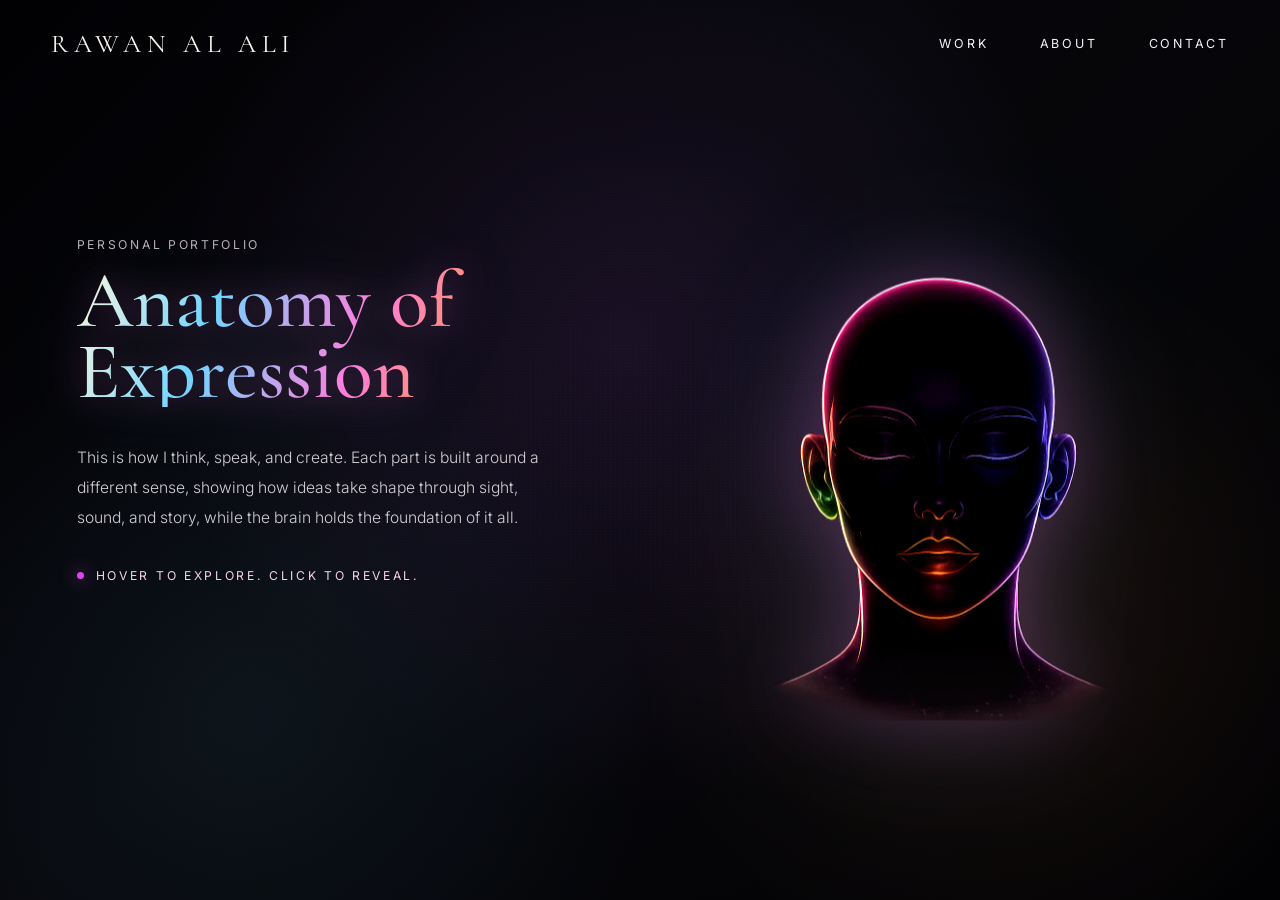
==== commit 6a850c48: "Fix aria-label attribute on face-stage section" ====
--- a/index.html
+++ b/index.html
@@ -28,6 +28,7 @@
     <main>
       <!-- Main landing section: the intro text sets up the anatomy metaphor. -->
       <section class="hero" id="home" aria-labelledby="page-title">
+        <span class="work-anchor" id="work" aria-hidden="true"></span>
         <div class="hero-copy">
           <p class="eyebrow">Personal Portfolio</p>
           <h1 id="page-title">Anatomy of Expression</h1>
@@ -40,7 +41,7 @@
         </div>
 
         <!-- Desktop version of the interactive face. -->
-        <section class="face-stage" id="work" aria-label="Interactive project anatomy">
+        <section class="face-stage" aria-label="Interactive project anatomy">
           <!-- These dotted lines only show after a feature is clicked. -->
           <svg class="connector-layer" viewBox="0 0 1000 760" aria-hidden="true">
             <path class="connector connector-brain" d="M500 180 C625 112 760 120 875 180" />
--- a/style.css
+++ b/style.css
@@ -116,10 +116,10 @@
 
 .hero-copy {
   position: absolute;
-  top: 25vh;
-  left: clamp(48px, 7vw, 112px);
+  top: clamp(190px, 25vh, 250px);
+  left: clamp(52px, 6vw, 108px);
   z-index: 12;
-  width: min(430px, 34vw);
+  width: min(500px, 38vw);
 }
 
 .eyebrow,
@@ -180,26 +180,39 @@
   box-shadow: 0 0 18px var(--brain);
 }
 
+.work-anchor {
+  position: absolute;
+  top: 0;
+  left: 0;
+  width: 1px;
+  height: 1px;
+  pointer-events: none;
+}
+
 /* Desktop face interaction area. */
 .face-stage {
-  position: relative;
-  width: min(72vw, 1160px);
-  height: min(78vh, 820px);
-  min-height: 650px;
-  margin-left: auto;
+  position: absolute;
+  top: clamp(92px, 10vh, 122px);
+  right: clamp(-110px, -5vw, -52px);
+  bottom: 0;
+  width: min(64vw, 1040px);
+  min-height: 0;
+  margin-left: 0;
   display: grid;
   place-items: center;
-  transform: translateX(clamp(80px, 9vw, 150px));
+  transform: none;
 }
 
 .face-shell {
+  --face-lift: clamp(-34px, -2.5vh, -18px);
   position: relative;
-  width: min(64vw, 1040px);
-  min-width: 720px;
+  width: min(58vw, 920px);
+  min-width: 640px;
   aspect-ratio: 1536 / 1024;
   filter:
     drop-shadow(0 0 38px rgba(255, 91, 215, 0.24))
     drop-shadow(0 0 70px rgba(85, 200, 255, 0.16));
+  transform: translateY(var(--face-lift));
   transition: filter 420ms ease-in-out, transform 420ms ease-in-out;
 }
 
@@ -207,7 +220,7 @@
   filter:
     drop-shadow(0 0 24px rgba(255, 91, 215, 0.16))
     drop-shadow(0 0 52px rgba(85, 200, 255, 0.1));
-  transform: scale(0.86) translateX(-2vw);
+  transform: translateY(var(--face-lift)) scale(0.86) translateX(-1vw);
 }
 
 .face-image {
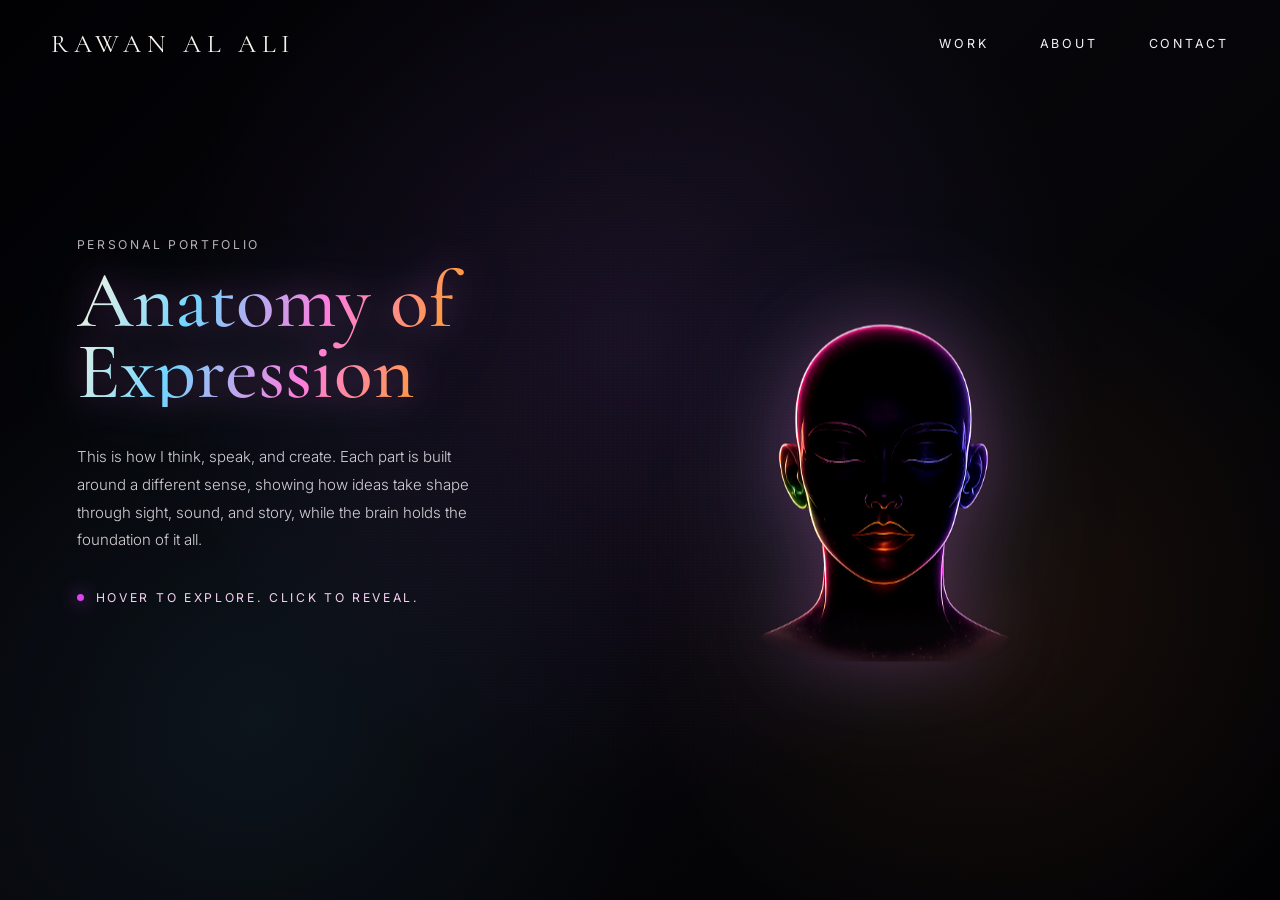
==== commit cf08b5bc: "Update project descriptions and titles in index.html" ====
--- a/index.html
+++ b/index.html
@@ -141,36 +141,36 @@
             <div class="feature-icon brain-icon" aria-hidden="true">
               <svg viewBox="0 0 48 48"><path d="M18 30c-5 0-8-3-8-7 0-3 2-5 5-6 1-4 5-6 9-4 2-3 8-2 9 2 4 0 7 3 7 7 0 4-3 7-7 7"/><path d="M24 13v22M17 18c4 0 5 3 3 6m11-7c-4 1-5 4-3 7m-12 6c3-3 7-3 10 0m7-2c-2-3-1-6 2-8"/></svg>
             </div>
-            <span>Project 1</span>
-            <h2>Where It Started</h2>
-            <p>My first steps into interactive storytelling. This project represents the beginning of my work with web-based experiences and how I started turning ideas into something users could explore.</p>
+            <span>Types of People in the Elevator</span>
+            <h2>Where It Begins</h2>
+            <p>A concept-driven experience that translates a physical space into a digital one. This piece reflects the foundation of my thinking, where structure, pacing, and interaction come together. <em>The idea before the outcome.</em></p>
             <a href="https://rawan-alali.github.io/Project-1-comms-lab-2026/" target="_blank" rel="noreferrer">View Project 1</a>
           </article>
           <article class="mobile-card eye-card">
             <div class="feature-icon eye-icon" aria-hidden="true">
               <svg viewBox="0 0 48 48"><path d="M7 24s6-9 17-9 17 9 17 9-6 9-17 9S7 24 7 24Z"/><circle cx="24" cy="24" r="5"/></svg>
             </div>
-            <span>Project 4</span>
-            <h2>Where You See What I See</h2>
-            <p>A video-based project focused on visual storytelling, motion, and perspective. This project represents how images, scenes, and movement can shape the way a story is experienced.</p>
+            <span>The Vermeer Case</span>
+            <h2>Seeing the Unseen</h2>
+            <p>An interactive mystery where truth is built through observation. This piece focuses on sight, guiding users through video, evidence, and detail to question what they see. <em>Perception is shaped, not given.</em></p>
             <a href="https://mimisosparkle.github.io/commLab-video-project/" target="_blank" rel="noreferrer">View Project 4</a>
           </article>
           <article class="mobile-card ear-card">
             <div class="feature-icon ear-icon" aria-hidden="true">
               <svg viewBox="0 0 48 48"><path d="M29 35c0-6 7-7 7-16 0-7-5-11-12-11S12 13 12 20"/><path d="M18 20c0-4 3-7 7-7s7 3 7 7c0 7-7 8-7 13 0 4-3 7-7 7-2 0-4-1-5-3"/><path d="M20 21c0-3 2-5 5-5s5 2 5 5"/></svg>
             </div>
-            <span>Project 3</span>
-            <h2>Where Things Come Alive</h2>
-            <p>A sound-focused project that explores how audio can shape atmosphere, emotion, and immersion. This project represents the way sound can make a digital experience feel more alive.</p>
+            <span>Morning Cafe</span>
+            <h2>Listening Between Moments</h2>
+            <p>A story told through sound, where dialogue and atmosphere guide the experience. This piece focuses on listening, using audio to build emotion, pacing, and narrative. <em>You don’t just hear the story, you move through it.</em></p>
             <a href="https://nadsb26.github.io/commslab-project3/" target="_blank" rel="noreferrer">View Project 3</a>
           </article>
           <article class="mobile-card mouth-card">
             <div class="feature-icon mouth-icon" aria-hidden="true">
               <svg viewBox="0 0 48 48"><path d="M8 24c5-5 10-7 16-2 6-5 11-3 16 2-6 5-26 5-32 0Z"/><path d="M10 24c6 3 22 3 28 0"/></svg>
             </div>
-            <span>Project 2</span>
-            <h2>Where I Tell Stories</h2>
-            <p>An interactive comic project that uses visuals, pacing, and interaction to tell a story. This project represents narrative, voice, and the way stories can unfold through user engagement.</p>
+            <span>Home is Where You Are</span>
+            <h2>Speaking Through Story</h2>
+            <p>An interactive narrative about belonging, told through gradual reveal and user interaction. This piece focuses on expression, showing how stories unfold through action, memory, and emotion. <em>Home is not a place, it’s what stays.</em></p>
             <a href="https://rawan-alali.github.io/comic-1/" target="_blank" rel="noreferrer">View Project 2</a>
           </article>
         </section>
--- a/style.css
+++ b/style.css
@@ -119,7 +119,7 @@
   top: clamp(190px, 25vh, 250px);
   left: clamp(52px, 6vw, 108px);
   z-index: 12;
-  width: min(500px, 38vw);
+  width: min(440px, 32vw);
 }
 
 .eyebrow,
@@ -157,10 +157,11 @@
 
 .intro {
   margin: 36px 0 0;
+  max-width: 410px;
   color: #d5ced5;
-  font-size: clamp(0.98rem, 1.15vw, 1.22rem);
+  font-size: clamp(0.94rem, 1.05vw, 1.12rem);
   font-weight: 300;
-  line-height: 1.9;
+  line-height: 1.85;
 }
 
 .hint {
@@ -193,9 +194,9 @@
 .face-stage {
   position: absolute;
   top: clamp(92px, 10vh, 122px);
-  right: clamp(-110px, -5vw, -52px);
+  right: clamp(105px, 7vw, 170px);
   bottom: 0;
-  width: min(64vw, 1040px);
+  width: min(46vw, 760px);
   min-height: 0;
   margin-left: 0;
   display: grid;
@@ -206,8 +207,8 @@
 .face-shell {
   --face-lift: clamp(-34px, -2.5vh, -18px);
   position: relative;
-  width: min(58vw, 920px);
-  min-width: 640px;
+  width: min(44vw, 720px);
+  min-width: 500px;
   aspect-ratio: 1536 / 1024;
   filter:
     drop-shadow(0 0 38px rgba(255, 91, 215, 0.24))
@@ -459,19 +460,21 @@
 
 /* Floating project card that changes based on the clicked feature. */
 .project-popup {
-  position: absolute;
-  z-index: 8;
-  width: min(330px, 26vw);
-  padding: 30px 28px;
-  border: 1px solid color-mix(in srgb, var(--active-color), white 10%);
-  border-radius: 22px;
+  position: fixed;
+  z-index: 18;
+  width: clamp(260px, 19vw, 310px);
+  max-height: calc(100vh - 170px);
+  padding: 24px 22px;
+  overflow-y: auto;
+  border: 1px solid color-mix(in srgb, var(--active-color), white 8%);
+  border-radius: 20px;
   color: var(--text);
-  background: rgba(5, 5, 10, 0.76);
+  background: rgba(5, 5, 10, 0.78);
   box-shadow:
-    inset 0 0 26px color-mix(in srgb, var(--active-color), transparent 92%),
-    0 0 22px color-mix(in srgb, var(--active-color), transparent 62%),
-    0 0 58px color-mix(in srgb, var(--active-color), transparent 82%);
-  backdrop-filter: blur(20px);
+    inset 0 0 20px color-mix(in srgb, var(--active-color), transparent 94%),
+    0 0 16px color-mix(in srgb, var(--active-color), transparent 70%),
+    0 0 42px color-mix(in srgb, var(--active-color), transparent 86%);
+  backdrop-filter: blur(18px);
   opacity: 0;
   transform: translateY(14px) scale(0.95);
   transform-origin: center;
@@ -479,23 +482,23 @@
 }
 
 .project-popup[data-feature="brain"] {
-  top: 12%;
-  right: clamp(58px, 7vw, 118px);
+  top: clamp(170px, 23vh, 235px);
+  right: clamp(46px, 4vw, 82px);
 }
 
 .project-popup[data-feature="eye"] {
-  top: 31%;
-  right: clamp(58px, 7vw, 118px);
+  top: clamp(210px, 30vh, 310px);
+  right: clamp(46px, 4vw, 82px);
 }
 
 .project-popup[data-feature="ear"] {
-  top: 24%;
-  right: clamp(58px, 7vw, 118px);
+  top: clamp(190px, 27vh, 280px);
+  right: clamp(46px, 4vw, 82px);
 }
 
 .project-popup[data-feature="mouth"] {
-  right: clamp(58px, 7vw, 118px);
-  bottom: 9%;
+  right: clamp(46px, 4vw, 82px);
+  bottom: clamp(46px, 8vh, 90px);
 }
 
 .close-popup {
@@ -523,9 +526,9 @@
 .feature-icon {
   --icon-color: var(--active-color);
   position: relative;
-  width: 58px;
-  height: 58px;
-  margin-bottom: 18px;
+  width: 52px;
+  height: 52px;
+  margin-bottom: 14px;
   border: 1.5px solid currentColor;
   border-radius: 16px;
   color: var(--icon-color);
@@ -656,8 +659,8 @@
 }
 
 .feature-icon svg {
-  width: 31px;
-  height: 31px;
+  width: 28px;
+  height: 28px;
   fill: none;
   stroke: currentColor;
   stroke-width: 2.3;
@@ -667,34 +670,34 @@
 
 .brain-icon svg,
 .popup-mark[data-mark="idea"] svg {
-  width: 33px;
-  height: 33px;
+  width: 30px;
+  height: 30px;
 }
 
 .mouth-icon svg,
 .popup-mark[data-mark="story"] svg {
-  width: 34px;
+  width: 31px;
 }
 
 .project-popup h2 {
-  margin: 14px 0 18px;
-  font-size: 2rem;
-  line-height: 1;
+  margin: 12px 0 14px;
+  font-size: 1.55rem;
+  line-height: 1.02;
 }
 
 .project-popup p:not(.popup-kicker) {
-  margin: 0 0 10px;
+  margin: 0 0 8px;
   color: #d6d0d8;
-  font-size: 0.95rem;
-  line-height: 1.72;
+  font-size: 0.84rem;
+  line-height: 1.58;
 }
 
 .popup-note {
   display: block;
-  margin-top: 16px;
+  margin-top: 12px;
   color: color-mix(in srgb, var(--active-color), white 24%);
   font-style: italic;
-  line-height: 1.55;
+  line-height: 1.45;
 }
 
 .project-link,
@@ -704,9 +707,9 @@
   display: inline-flex;
   align-items: center;
   justify-content: center;
-  min-height: 44px;
-  margin-top: 18px;
-  padding: 0 18px;
+  min-height: 40px;
+  margin-top: 14px;
+  padding: 0 16px;
   border: 1px solid var(--active-color);
   border-radius: 999px;
   color: var(--text);
@@ -1218,3 +1221,5 @@
     margin-top: 24px;
   }
 }
+
+
